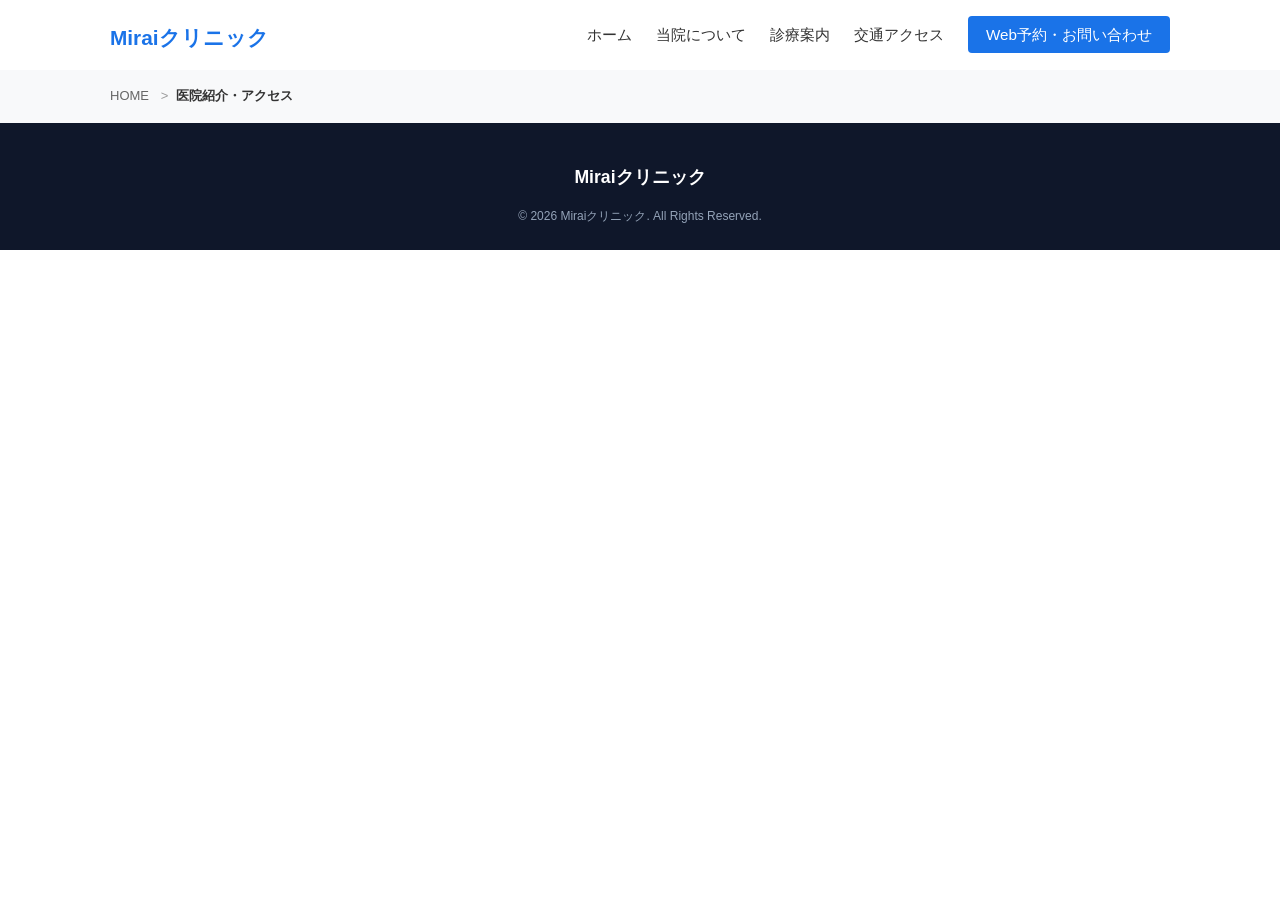
==== access.html @ d85e67ff "23th : ヘッダー・フッター・パンくずリスト複製 | 医院紹介・アクセスページ" ====
<!DOCTYPE html>
<html lang="ja">
<head>
    <meta charset="UTF-8">
    <meta name="viewport" content="width=device-width, initial-scale=1.0">
    <title>医院紹介・アクセス | Mirai Clinic</title>
    <link rel="stylesheet" href="css/style.css">
</head>
<body>
    
    <!-- =========================================
        ヘッダー
    ========================================== -->
    <header class="header">
        <div class="header__inner">
            <!-- ロゴ　-->
            <h1 class="header__logo">
                <a href="index.html">
                    Miraiクリニック
                </a>
            </h1>

            <!-- デスクトップ用ナビゲーション / スマホ用メニュー -->
            <nav class="header__nav js-nav">
                <ul class="header__list">
                    <li class="header__item">
                        <a href="index.html">
                            ホーム
                        </a>
                    </li>
                    <li class="header__item">
                        <a href="concept.html">
                            当院について
                        </a>
                    </li>
                    <li class="header__item">
                        <a href="service.html">
                            診療案内
                        </a>
                    </li>
                    <li class="header__item">
                        <a href="access.html">
                            交通アクセス
                        </a>
                    </li>
                    <li class="header__item header__item_cta">
                        <a href="contact.html">
                            Web予約・お問い合わせ
                        </a>
                    </li>
                </ul>
            </nav>

            <!-- スマホ用ハンバーガーボタン -->
            <button type="button" class="header__hamburger js-hamburger" aria-label="メニューを開く">
                <span></span>
                <span></span>
                <span></span>
            </button>
        </div>
    </header>

    <main>

        <!-- =========================================
            パンくずリスト
        ========================================== -->
        <nav class="page-breadcrumb" aria-label="パンくずリスト">
            <div class="inner">
                <ol class="page-breadcrumb__list">
                    <li class="page-breadcrumb__item">
                        <a href="index.html">
                            HOME
                        </a>
                    </li>
                    <li class="page-breadcrumb__item" aria-current="page">
                        医院紹介・アクセス
                    </li>
                </ol>
            </div>
        </nav>

    </main>

    <!-- =========================================
        フッター
    ========================================== -->
    <footer class="footer">
        <div class="footer__inner inner">
            <p class="footer__logo">
                Miraiクリニック
            </p>
            <p class="footer__copyright">
                &copy; 2026 Miraiクリニック. All Rights Reserved.
            </p>
        </div>
    </footer>

    <script src="js/main.js"></script>

</body>
</html>
---- css/style.css ----
*{
    margin : 0;
    padding : 0;
    box-sizing : border-box;
}

body{
    font-family : "Helvetica Neue", Arial, "Hiragino Kaku Gothic ProN", "Hiragino Sans", sans-serif;
    color : #333;
    line-height : 1.6;
}

a{
    color : inherit;
    text-decoration : none;
}

ul{
    list-style : none;
}

/* ==========================================
    共通パーツ
========================================== */
/* --- ヘッダー (header) --- */
.header{
    position : sticky;
    top : 0;
    left : 0;
    width : 100%;
    background-color : #fff;
    box-shadow : 0 2 px 8px rbga(0,0,0,0.08);
    z-index : 100;
}

.header__inner{
    max-width : 1100px;
    margin : 0 auto;
    padding : 0 20px;
    height : 70px;
    display : flex;
    justify-content : space-between;
    align-items : center;
}

.header__logo a{
    font-size : 1.3rem;
    font-weight : bold;
    color : #1a73e8;
}

.header__list{
    display : flex;
    align-items : center;
    gap : 24px;
}

.header__item a{
    font-size : 0.95rem;
    font-weight : 500;
    transition : color 0.3s;
}

.header__item a:hover{
    color : #1a73e8;
}

.header__item_cta a{
    background-color : #1a73e8;
    color : #fff;
    padding : 10px 18px;
    border-radius : 4px;
    transition : background-color 0.3s;
}

.header__item_cta a:hover{
    background-color : #1557b0;
}

/* ハンバーガーボタン(デフォルトは非表示) */
.header__hamburger{
    display : none;
}

@media(max-width : 768px){
    .header__hamburger{
        display : flex;
        flex-direction : column;
        justify-content : space-between;
        width : 30px;
        height : 22px;
        background : transparent;
        border : none;
        cursor : pointer;
        z-index : 101;
        padding : 0;
    }

    .header__hamburger span{
        width : 100%;
        height : 2px;
        background-color : #333;
        border-radius : 2px;
        transition : all 0.3s ease;
    }

    .header__nav{
        position : fixed;
        top : 0;
        right : -100%;
        width : 100%;
        height : 100vh;
        background-color : #fff;
        padding : 100px 20px 40px;
        transition : right 0.3s ease;
        z-index : 99;
    }

    .header__list{
        flex-direction : column;
        gap : 20px;
        align-items : center;
    }

    .header__item{
        width : 100%;
        text-align : center;
    }

    .header__item a{
        display : block;
        padding : 12px 0;
        font-size : 1.1rem;
    }

    .header__nav.is-open{
        right : 0;
    }

    .header__hamburger.is-open span:nth-child(1){
        transform : translateY(10px) rotate(45deg);
    }

    .header__hamburger.is-open span:nth-child(2){
        opacity : 0;
    }
    .header__hamburger.is-open span:nth-child(3){
        transform : translateY(-10px) rotate(-45deg);
    }
}

/* --- 各セクション --- */
/* 外箱 */
.section {
    padding: 60px 0;                  /* 上下の共通余白 */
}

/* 内箱 */
.inner {
    max-width: 1100px;               /* サイト全体の共通幅 */
    margin: 0 auto;                  /* 左右中央寄せ */
    padding: 0 20px;                 /* スマホ時の見切れ防止余白 */
}

/* タイトル */
.title {
    text-align: center;              /* タイトルを中央寄せ */
    margin-bottom: 40px;
}

.title__main {
    font-size: 2rem;
    font-weight: bold;
    color: #0284c7;                  /* クリニックらしい爽やかな青 */
    letter-spacing: 0.1em;
}

.title__sub {
    font-size: 0.875rem;
    color: #666666;
    margin-top: 4px;
}

/* --- ボタン (btn) --- */
/* ボタンを中央寄せるための枠組み */
.btn__wrapper {
    text-align: center;
    margin-top: 30px; /* 上のコンテンツとの余白 */
}

/* ボタン本体 */
.btn {
    display: inline-block;
    min-width: 200px;
    padding: 14px 30px;
    background-color: #333333; /* クリニックのメインカラーに合わせて調整OK */
    color: #ffffff;
    font-size: 14px;
    font-weight: bold;
    text-decoration: none;
    text-align: center;
    border-radius: 50px;       /* 角を丸くして優しさを出す */
    transition: all 0.3s ease;  /* ホバー時の動きを滑らかに */
    box-shadow: 0 4px 10px rgba(0, 0, 0, 0.1);
}

/* マウスを載せた時（ホバー時）の演出 */
.btn:hover {
    background-color: #555555;
    transform: translateY(-2px); /* 少し上に浮き上がる */
    box-shadow: 0 6px 15px rgba(0, 0, 0, 0.15);
}

/* --- お問い合わせ (cta) --- */
.cta {

    /* 明るい水色背景で目立たせる */
    background-color: #f0f9ff;
    text-align: center;
}

.cta__title {
    font-size: 1.5rem;
    font-weight: bold;
    color: #0284c7;
    margin-bottom: 12px;
}

.cta__text {
    font-size: 0.95rem;
    color: #333333;
    margin-bottom: 32px;
    line-height: 1.6;
}

.cta__buttons {
    display: flex;
    flex-direction: column;             /* スマホでは縦並び */
    gap: 16px;
    max-width: 600px;
    margin: 0 auto;
}

.cta__btn {
    display: flex;
    flex-direction: column;
    justify-content: center;
    align-items: center;
    padding: 16px 24px;

    /* 丸みのあるボタン */
    border-radius: 50px;
    text-decoration: none;
    font-weight: bold;
    transition: opacity 0.3s, transform 0.2s;
}

.cta__btn:hover {
    opacity: 0.9;
    transform: translateY(-2px);         /* ホバー時に少し浮く演出 */
}

.cta__btn_tel {
    background-color: #ffffff;
    color: #0284c7;
    border: 2px solid #0284c7;
}

.cta__btn_label {
    font-size: 0.8rem;
}

.cta__btn_num {
    font-size: 1.3rem;
    font-family: Arial, sans-serif;
}

.cta__btn_web {
    background-color: #0284c7;
    color: #ffffff;
    font-size: 1.03rem;
    flex-direction: row;
}

/* PC向けスタイル（768px以上） */
@media (min-width: 768px) {
    .cta__title {
        font-size: 1.8rem;
    }

    .cta__buttons {
        /* PCではボタンを横並びに */
        flex-direction: row;
    }

    .cta__btn {
        width: 50%;
    }
}

/* --- フッター (footer) --- */
.footer {
    color: #ffffff;                /* 濃い色で全体を引き締める */
    background-color: #0f172a;
    padding: 40px 0 24px;
    text-align: center;
}

.footer__logo {
    font-size: 1.1rem;
    font-weight: bold;
    margin-bottom: 16px;
}

.footer__copyright {
    font-size: 0.75rem;
    color: #94a3b8;
}

/* ==========================================
    下層ページ共通パーツ (page)
========================================== */
/* --- メインビジュアル (page-mv) ---*/
.page-mv {
    padding: 80px 0;                    /* 上下の余白（写真を魅せるため広め） */
    text-align: center;
    background-size: cover;             /* 画像をエリア全体に広げる */
    background-position: center;        /* 画像の中央を表示 */
    background-repeat: no-repeat;
    position: relative;
    z-index: 1;                         /* フィルターの上に文字を載せるため */
}

/* タイトルのスタイル（黒背景に映える白系） */
.page-mv__title {
    display: flex;
    flex-direction: column;    /* 英語と日本語を縦並びにする */
    align-items: center;
    gap: 8px;                  /* 英和の間の余白 */
}

.page-mv__title .en {
    font-size: 14px;
    font-weight: bold;
    color: #a8e6cf;            /* ★ここをお好みのメインカラーに変更してください（例：青緑、明るいグレーなど） */
    letter-spacing: 0.15em;    /* 文字の間隔を広げてオシャレに */
}

.page-mv__title .ja {
    font-size: 26px;
    font-weight: bold;
    color: #ffffff;            /* 白文字で見やすく */
}

/* --- パンくずリスト（page-breadcrumb） --- */
.page-breadcrumb {
    padding: 16px 0;
    background-color: #f8f9fa; /* 薄いグレーで本文と優しく分離 */
    font-size: 13px;
}

.page-breadcrumb__list {
    display: flex;
    align-items: center;
    gap: 8px;
    list-style : none;
}

.page-breadcrumb__item a {
    color: #666666;
    text-decoration: none;
}

.page-breadcrumb__item a:hover {
    text-decoration: underline;
}

/* 区切り文字（ > ）を自動挿入 */
.page-breadcrumb__item:not(:last-child)::after {
    content: ">";
    margin-left: 8px;
    color: #999999;
}

.page-breadcrumb__item[aria-current="page"] {
    color: #333333;
    font-weight: bold;
}

/* --- 下層ページ各セクションタイトル（page-head / page-title） --- */
.page-head{
    margin-bottom : 48px;
}

.page-title {
    display: flex;
    flex-direction: column;
    align-items: center;
    gap: 6px;
    text-align: center;
}

/* 英語（上の青い大文字） */
.page-title__en {
    font-size: 28px;
    font-weight: bold;
    color: #008080;
    letter-spacing: 0.12em;
}

/* 日本語（下のサブタイトル） */
.page-title__ja {
    font-size: 15px;
    font-weight: bold;
    color: #555555;
    letter-spacing: 0.05em;
}

/* ==========================================
    <TOP>メインビジュアル (mv)
========================================== */
.top-mv {
    /* 背景画像の設定 */
    background-image: url('../img/mv-bg.jpg'); /* ※使用する画像のパスを指定 */
    background-size: cover;          /* 縦横比を保ったまま、エリア全体を覆う */
    background-position: center;     /* 画像の中心を基準にして配置 */
    background-repeat: no-repeat;    /* 画像の繰り返しを防止 */

    /* 高さの確保と文字色の設定 */
    min-height: 80vh;                /* 画面高さの80%分の高さを確保 */
    display: flex;
    align-items: center;             /* 上下中央にコンテンツを配置 */
    color: #ffffff;                  /* 背景が写真なので文字色は白 */
}

.top-mv__inner {
    width: 100%;
    max-width: 1100px;               /* コンテンツの最大幅 */
    margin: 0 auto;                  /* 左右中央寄せ */
    padding: 0 20px;                 /* スマホ表示時の左右余白 */
}

.top-mv__title {
    font-size: 2rem;                 /* スマホ用のフォントサイズ */
    font-weight: bold;
    line-height: 1.4;                /* 行間を整えて読みやすくする */
    margin-bottom: 20px;             /* 下の文章との余白 */
}

.top-mv__text {
    font-size: 1rem;
    line-height: 1.8;
}

/* PC向けのスタイル（768px以上） */
@media (min-width: 768px) {
    .top-mv {
        min-height: 90vh;              /* PCでは少し高さを大きくする */
    }

    .top-mv__title {
        font-size: 3.2rem;             /* PC用の大きなフォントサイズ */
    }

    .top-mv__text {
        font-size: 1.125rem;
    }
}

/* ==========================================
    <TOP>コンセプト (concept)
========================================== */
.top-concept__content {
    display: flex;
    flex-direction: column;          /* スマホでは縦並び */
    gap: 30px;                       /* 画像とテキストの間の隙間 */
}

.top-concept__img img {
    width: 100%;
    height: auto;
    border-radius: 8px;              /* 角を少し丸めて柔らかい印象に */
}

.top-concept__catch {
    font-size: 1.25rem;
    font-weight: bold;
    line-height: 1.6;
    margin-bottom: 16px;
    color: #333333;
}

.top-concept__text {
    font-size: 0.95rem;
    line-height: 1.8;
    color: #555555;
}

/* PC向けスタイル（768px以上） */
@media (min-width: 768px) {
    .top-content {
        padding: 100px 0;              /* PCでは上下余白を広げる */
    }

    .top-concept__content {
        flex-direction: row;           /* 横並び（2列）に切り替え */
        align-items: center;           /* 左右の要素を上下中央で揃える */
    }

    .top-concept__img,
    .top-concept__textbox {
        width: 50%;                    /* 左右で50%ずつ分け合う */
    }
}

/* ==========================================
    <TOP>診療案内 (service)
========================================== */
.top-service {
    background-color: #f8fafc;        /* カードが引き立つよう、薄いグレー背景に */
}

.top-service__list {
    display: flex;
    flex-direction: column;           /* スマホでは縦並び */
    gap: 30px;                        /* カード同士の隙間 */
}

.top-service__item {
    background-color: #ffffff;        /* カードの背景は白 */
    border-radius: 12px;              /* 角を丸くして優しさを演出 */
    padding: 24px;                    /* カード内の余白 */
    box-shadow: 0 4px 12px rgba(0, 0, 0, 0.05); /* うっすら影をつけてカード感を出す */
}

.top-service__img img {
    width: 100%;
    height: 200px;
    object-fit: cover;               /* 写真の縦横比を崩さずに枠いっぱいに収める */
    border-radius: 8px;
    margin-bottom: 16px;
}

.top-service__title {
    font-size: 1.2rem;
    font-weight: bold;
    color: #0284c7;
    margin-bottom: 12px;
    text-align: center;
}

.top-service__text {
    font-size: 0.9rem;
    line-height: 1.7;
    color: #555555;
}

/* PC向けスタイル（768px以上） */
@media (min-width: 768px) {
    .top-service__list {
        flex-direction: row;            /* 横並び（3列）に切り替え */
    }

    .top-service__item {
        width: calc((100% - 60px) / 3); /* 隙間(gap:30px × 2箇所 = 60px)を引いて3等分 */
    }
}

/* ==========================================
    <TOP>お知らせ (news)
========================================== */
.top-news__list {
    max-width: 800px;                 /* ニュースリストは見やすいように少し幅を絞る */
    margin: 0 auto;
    border-top: 1px solid #e2e8f0;    /* リストの一番上の線 */
}

.top-news__item {
    border-bottom: 1px solid #e2e8f0; /* 各お知らせの下線 */
}

.top-news__link {
    display: flex;
    flex-direction: column;           /* スマホでは縦並び（日付・カテゴリ / タイトル） */
    gap: 8px;
    padding: 20px 12px;
    text-decoration: none;
    color: #333333;
    transition: background-color 0.3s;
}

/* ホバー時にうっすら背景色を変える */
.top-news__link:hover {
    background-color: #f8fafc;
}

.top-news__meta {
    display: flex;
    align-items: center;
    gap: 16px;
    flex-shrink: 0;                   /* PC表示で日付・カテゴリが縮まないように固定 */
}

.top-news__date {
    font-size: 0.9rem;
    color: #64748b;
    font-family: Arial, sans-serif;
}

.top-news__category {
    font-size: 0.75rem;
    font-weight: bold;
    padding: 4px 12px;
    background-color: #e2e8f0;
    color: #475569;
    border-radius: 4px;
}

/* アクセント（特定カテゴリの強調表示） */
.top-news__category_accent {
    background-color: #e0f2fe;
    color: #0284c7;
}

.top-news__title {
    font-size: 0.95rem;
    line-height: 1.6;
}

/* PC向けスタイル（768px以上） */
@media (min-width: 768px) {
    .top-news__link {
        flex-direction: row;            /* PCでは横1行に並べる */
        align-items: center;
        gap: 24px;
    }

    .top-news__title {
        font-size: 1rem;
    }
}

/* ==========================================
    <TOP>アクセス・診療時間 (access)
========================================== */
.top-access__content {
    display: flex;
    flex-direction: column;           /* スマホは縦並び */
    gap: 40px;
}

.top-access__name {
    font-size: 1.2rem;
    font-weight: bold;
    color: #0284c7;
    margin-bottom: 8px;
}

.top-access__address,
.top-access__tel {
    font-size: 0.95rem;
    line-height: 1.7;
    color: #333333;
    margin-bottom: 8px;
}

/* 診療時間表 */
.top-access__table {
    width: 100%;
    border-collapse: collapse;        /* 枠線の重なりを解消 */
    margin-top: 20px;
    margin-bottom: 12px;
    font-size: 0.85rem;
    text-align: center;
}

.top-access__table th,
.top-access__table td {
    border: 1px solid #cbd5e1;
    padding: 8px 4px;
}

.top-access__table thead th {
    background-color: #f1f5f9;
    color: #334155;
    font-weight: bold;
}

.top-access__table tbody th {
    background-color: #f8fafc;
    color: #475569;
    font-weight: normal;
}

.top-access__note {
    font-size: 0.8rem;
    color: #64748b;
    line-height: 1.6;
}

/* Google Maps */
.top-access__map iframe {
    width: 100%;                      /* 親要素の幅に合わせて伸縮 */
    height: 300px;
    border-radius: 8px;
}

/* PC向けスタイル（768px以上） */
@media (min-width: 768px) {
    .top-access__content {
        flex-direction: row;            /* 左右2列並び */
        align-items: flex-start;
        gap: 40px;
    }

    .top-access__info {
        width: 50%;
    }

    .top-access__map {
        width: 50%;
    }

    .top-access__map iframe {
        height: 100%;
        min-height: 360px;              /* 左側の表の高さに合わせてしっかり表示 */
    }
}

/* ==========================================
    <CONCEPT>メインビジュアル (mv)
========================================== */
.concept-mv {
    /* 黒の半透明（50%）フィルターと画像の指定 */
    background-image: 
        linear-gradient(rgba(0, 0, 0, 0.5), rgba(0, 0, 0, 0.5)),
        url("../img/concept-header.jpg"); /* 使用する画像のパス */
}

/* ==========================================
    <CONCEPT>メッセージ (message)
========================================== */
.concept-message {
    padding: 80px 0;
    background-color: #ffffff;
}

/* 強調キャッチコピー */
.concept-message__catch {
    font-size: 20px;
    font-weight: bold;
    color: #008080;
    text-align: center;
    line-height: 1.6;
    margin-bottom: 40px;
}

/* 本文エリア（横幅を絞って読みやすくする） */
.concept-message__body {
    max-width: 680px;            /* 文章が横に広がりすぎないサイズ */
    margin: 0 auto;              /* 中央寄せ */
}

.concept-message__text {
    font-size: 16px;
    line-height: 1.8;            /* 行間を広めにして読みやすく */
    color: #555555;
    margin-bottom: 24px;
}

.concept-message__text:last-child {
    margin-bottom: 0;           /* 最後の段落の余白を消す */
}

/* --- レスポンシブ（スマホ対応） --- */
@media (max-width: 768px) {
    .concept-message {
        padding: 60px 0;
    }

    .concept-message__title {
        font-size: 22px;
    }

    .concept-message__catch {
        font-size: 17px;
        margin-bottom: 32px;
    }
}

/* ==========================================
    <CONCEPT>挨拶 (greeting)
========================================== */
/* --- 院長あいさつ（concept-greeting） --- */
.concept-greeting {
    padding: 80px 0;
    background-color: #ffffff;
}

/* 横並びレイアウト（PC） */
.concept-greeting__wrapper {
    display: flex;
    align-items: center;        /* 垂直中央揃え */
    gap: 40px;                  /* 写真と文章の間の余白 */
}

/* 写真エリア */
.concept-greeting__imgbox {
    flex: 0 0 32%;            /* 写真の幅を固定 */
    max-width : 360px;
}

.concept-greeting__img {
    width: 100%;
    height: auto;
    border-radius: 8px;         /* 角を少し丸くして柔らかい印象に */
    object-fit: cover;
}

/* メッセージエリア */
.concept-greeting__content {
    flex: 1;                    /* 残りの幅をいっぱいに使う */
}

.concept-greeting__catch {
    font-size: 18px;
    font-weight: bold;
    color: #008080;
    line-height: 1.6;
    margin-bottom: 20px;
}

.concept-greeting__text {
    font-size: 15px;
    line-height: 1.8;
    color: #555555;
    margin-bottom: 16px;
}

/* 署名 */
.concept-greeting__name {
    font-size: 15px;
    font-weight: bold;
    color: #333333;
    text-align: right;          /* 右寄せ */
    margin-top: 24px;
}

.concept-greeting__name span {
    font-size: 18px;
    margin-left: 8px;
}

/* --- レスポンシブ（スマホ対応） --- */
@media (max-width: 768px) {
    .concept-greeting {
        padding: 60px 0;
    }

    .concept-greeting__wrapper {
        flex-direction: column;   /* スマホでは縦並びにする */
        gap: 24px;
    }

    .concept-greeting__imgbox {
        flex: none;
        width: 100%;
        max-width: 320px;         /* スマホで大きくなりすぎないよう制限 */
        margin: 0 auto;           /* 中央寄せ */
    }

    .concept-greeting__title {
        font-size: 22px;
    }

    .concept-greeting__catch {
        font-size: 16px;
    }
}

/* ==========================================
   <CONCEPT>特徴 (features)
========================================== */
.concept-features {
    padding: 80px 0;
    background-color: #f9f9f9;  /* 背景をうっすらグレーにして区切りを意識 */
}

.concept-features__head {
    margin-bottom: 48px;
}

/* 3列並べ（Flexbox） */
.concept-features__list {
    display: flex;
    gap: 30px;
}

.concept-features__item {
    flex: 1;
    background-color: #ffffff;
    border-radius: 8px;
    padding: 24px;
    box-shadow: 0 4px 12px rgba(0, 0, 0, 0.05);
}

/* 画像とナンバー */
.concept-features__img_wrapper {
    position: relative;
    margin-bottom: 20px;
    border-radius: 6px;
    overflow: hidden;
}

.concept-features__number {
    position: absolute;
    top: 10px;
    left: 10px;
    background-color: #008080;  /* テーマカラー */
    color: #ffffff;
    font-size: 14px;
    font-weight: bold;
    padding: 4px 10px;
    border-radius: 4px;
}

.concept-features__img {
    width: 100%;
    height: 200px;
    object-fit: cover;         /* 画像の比率を保ったままトリミング */
}

.concept-features__item_title {
    font-size: 18px;
    font-weight: bold;
    color: #333333;
    margin-bottom: 12px;
    line-height: 1.4;
}

.concept-features__text {
    font-size: 14px;
    line-height: 1.7;
    color: #666666;
}

/* レスポンシブ（スマホでは1列にする） */
@media (max-width: 768px) {
    .concept-features__list {
        flex-direction: column;
        gap: 24px;
    }
}

/* ==========================================
    <CONCEPT>クリニック概要・沿革 (about)
========================================== */
.concept-about {
    padding: 80px 0;
    background-color: #ffffff; /* 白背景で清潔感を出す */
}

.concept-about__head {
    margin-bottom: 48px;
}

/* 概要と沿革を左右2コラム（Flexbox）に並べる */
.concept-about__content {
    display: flex;
    gap: 40px;
}

.concept-about__block {
    flex: 1; /* 左右のブロックを半々の幅で広げる */
}

.concept-about__sub_title {
    font-size: 18px;
    font-weight: bold;
    color: #008080;
    margin-bottom: 20px;
    padding-bottom: 8px;
    border-bottom: 2px solid #008080;
}

/* 表組み風のレイアウト（DLタグ） */
.concept-about__item {
    display: flex;
    padding: 12px 0;
    border-bottom: 1px solid #eeeeee;
    font-size: 14px;
    line-height: 1.6;
}

.concept-about__item dt {
    width: 120px;
    font-weight: bold;
    color: #333333;
    flex-shrink: 0;
}

.concept-about__item dd {
    color: #666666;
}

/* スマホ対応（768px以下） */
@media (max-width: 768px) {
    .concept-about__content {
        flex-direction: column; /* 左右並びを上下並び（縦並び）に変更 */
        gap: 40px;
    }

    .concept-about__item {
        flex-direction: column; /* 項目名と内容も縦並びにして画面幅に収める */
        gap: 4px;
    }

    .concept-about__item dt {
        width: 100%;
    }
}

/* ==========================================
    <CONCEPT>スタッフ紹介 (staff)
========================================== */
.concept-staff {
    padding: 80px 0;
    background-color: #f9f9f9;
}

.concept-staff__head {
    margin-bottom: 48px;
}

/* 画像と文章を横並び（Flexbox） */
.concept-staff__box {
    display: flex;
    gap: 40px;
    align-items: flex-start;
    background-color: #ffffff;
    padding: 40px;
    border-radius: 8px;
}

/* 画像エリア */
.concept-staff__img_wrapper {
    width: 300px;
    flex-shrink: 0; /* 画像幅が潰れるのを防ぐ */
    border-radius: 8px;
    overflow: hidden;
}

.concept-staff__img {
    width: 100%;
    height: 360px;
    object-fit: cover;
}

/* 本文エリア */
.concept-staff__body {
    flex: 1;
}

.concept-staff__post {
    font-size: 14px;
    font-weight: bold;
    color: #008080;
    margin-bottom: 4px;
}

.concept-staff__name {
    font-size: 24px;
    font-weight: bold;
    color: #333333;
    margin-bottom: 16px;
    display: flex;
    align-items: baseline;
    gap: 12px;
}

.concept-staff__ruby {
    font-size: 13px;
    color: #888888;
    font-weight: normal;
}

.concept-staff__message {
    font-size: 15px;
    line-height: 1.8;
    color: #555555;
    margin-bottom: 24px;
}

/* 略歴エリア */
.concept-staff__history {
    border-top: 1px dashed #ccc;
    padding-top: 20px;
}

.concept-staff__history_title {
    font-size: 14px;
    font-weight: bold;
    color: #333333;
    margin-bottom: 12px;
}

.concept-staff__history_item {
    display: flex;
    gap: 16px;
    font-size: 14px;
    line-height: 1.6;
    color: #666666;
    margin-bottom: 6px;
}

.concept-staff__history_item dt {
    font-weight: bold;
    color: #333333;
}

/* レスポンシブ（スマホ対応） */
@media (max-width: 768px) {
    .concept-staff__box {
        flex-direction: column;
        padding: 24px;
    }

    .concept-staff__img_wrapper {
        width: 100%;
    }

    .concept-staff__img {
        height: auto;
        aspect-ratio : 4/3;
        object-fit : cover;
    }
}

/* ==========================================
    <SERVICE>メインビジュアル (mv)
========================================== */
.service-mv {
    background-image:
        /* 黒の半透明（50%）フィルターと画像の指定 */
        linear-gradient(rgba(0, 0, 0, 0.5), rgba(0, 0, 0, 0.5)),
        url('../img/service-header.jpg');
}

/* ==========================================
    <SERVICE>診療案内ナビ (nav)
========================================== */
.service-nav {
    padding: 60px 0;
    background-color: #ffffff;
}

.service-nav__title {
    text-align: center;
    font-size: 20px;
    font-weight: bold;
    color: #333333;
    margin-bottom: 32px;
}

.service-nav__list {
    display: flex;
    justify-content: center;
    gap: 20px;
    flex-wrap: wrap; /* スマホでボタンが折り返せるように */
    list-style: none;
    padding: 0;
    margin: 0;
}

.service-nav__link {
    display: flex;
    align-items: center;
    justify-content: center;
    width: 220px;
    height: 56px;
    background-color: #008080;
    color: #ffffff;
    font-weight: bold;
    border-radius: 8px;
    text-decoration: none;
    transition: opacity 0.3s ease;
}

.service-nav__link:hover {
    opacity: 0.8;
}

/* スマホ対応 */
@media (max-width: 768px) {
    .service-nav {
        padding: 40px 0;
    }

    .service-nav__list{
        flex-direction : column;
        gap : 12px;
    }

    .service-nav__link {
        width: 100%; /* スマホではボタンを横幅いっぱいに広げて押しやすく */
    }
}

/* ==========================================
    <SERVICE>診療詳細 (dentail)
========================================== */
.service-detail {
    padding: 80px 0;
    background-color: #ffffff;
}

/* 背景グレー用のマルチクラス */
.service-detail__gray {
    background-color: #f8f9fa;
}

/* カード部分 */
.service-detail__card {
    background-color: #ffffff;
    border-radius: 12px;
    padding: 40px;
    box-shadow: 0 4px 20px rgba(0, 0, 0, 0.05);
}

/* 背景が白のセクション内のカードには薄い枠線をつける */
.service-detail:not(.service-detail__gray) .service-detail__card {
    border: 1px solid #e0e0e0;
    box-shadow: none;
}

.service-detail__subtitle {
    font-size: 20px;
    font-weight: bold;
    color: #008080;
    margin-bottom: 16px;
    border-bottom: 2px solid #e6f2f2;
    padding-bottom: 12px;
}

.service-detail__text {
    font-size: 15px;
    line-height: 1.8;
    color: #555555;
    margin-bottom: 32px;
}

/* 対応症状リストボックス */
.service-detail__symptoms {
    background-color: #f4f9f9;
    border-radius: 8px;
    padding: 24px;
}

.service-detail__symptoms_title {
    font-size: 16px;
    font-weight: bold;
    color: #333333;
    margin-bottom: 16px;
    display: flex;
    align-items: center;
}

.service-detail__symptoms_title::before {
    content: "";
    display: inline-block;
    width: 8px;
    height: 8px;
    background-color: #008080;
    border-radius: 50%;
    margin-right: 10px;
}

.service-detail__symptoms_list {
    list-style: none;
    padding: 0;
    margin: 0;
    display: grid;
    grid-template-columns: repeat(2, 1fr); /* 2列並び */
    gap: 12px 24px;
}

.service-detail__symptoms_list li {
    font-size: 14px;
    color: #444444;
    position: relative;
    padding-left: 18px;
}

.service-detail__symptoms_list li::before {
    content: "・";
    position: absolute;
    left: 0;
    color: #008080;
    font-weight: bold;
}

/* --- スマホ対応 --- */
@media (max-width: 768px) {
    .service-detail {
        padding: 60px 0;
    }

    .service-detail__card {
        padding: 24px;
    }

    .service-detail__title {
        font-size: 24px;
    }

    .service-detail__subtitle {
        font-size: 18px;
    }

    .service-detail__symptoms_list {
        grid-template-columns: 1fr; /* スマホでは1列に */
    }
}
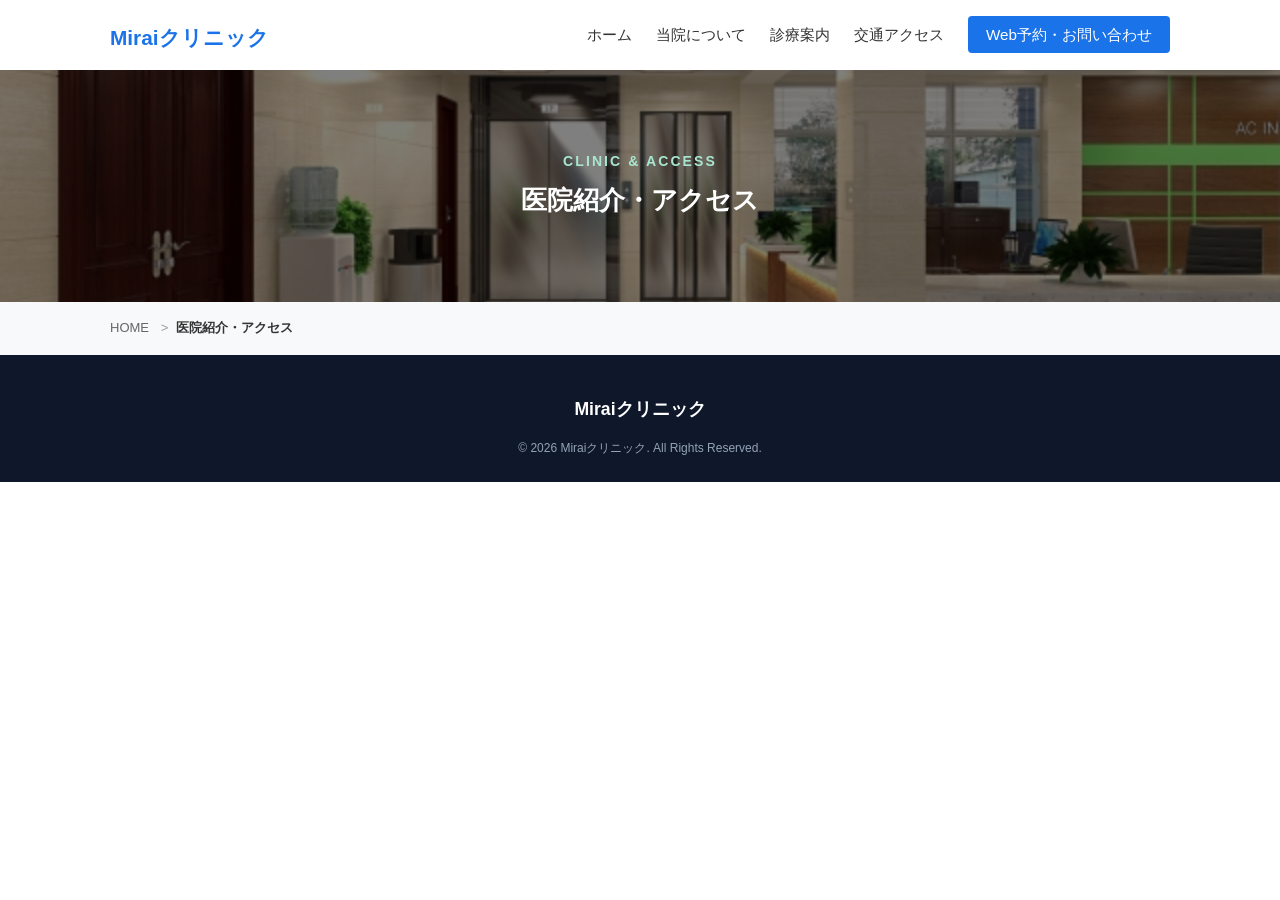
==== commit 46d90f16: "24th : メインビジュアル | 医院紹介・アクセスページ" ====
--- a/access.html
+++ b/access.html
@@ -63,6 +63,22 @@
     <main>
 
         <!-- =========================================
+            メインビジュアル
+        ========================================== -->
+        <section class="page-mv access-mv">
+            <div class="inner">
+                <h1 class="page-mv__title">
+                    <span class="en">
+                        CLINIC & ACCESS
+                    </span>
+                    <span class="ja">
+                        医院紹介・アクセス
+                    </span>
+                </h1>
+            </div>
+        </section>
+
+        <!-- =========================================
             パンくずリスト
         ========================================== -->
         <nav class="page-breadcrumb" aria-label="パンくずリスト">
--- a/css/style.css
+++ b/css/style.css
@@ -1320,4 +1320,14 @@
     .service-detail__symptoms_list {
         grid-template-columns: 1fr; /* スマホでは1列に */
     }
+}
+
+/* ==========================================
+    <ACCESS>メインビジュアル (mv)
+========================================== */
+.access-mv {
+    /* 黒の半透明（50%）フィルターと画像の指定 */
+    background-image: 
+        linear-gradient(rgba(0, 0, 0, 0.5), rgba(0, 0, 0, 0.5)),
+        url("../img/access-mv.jpg"); /* 使用する画像のパス */
 }
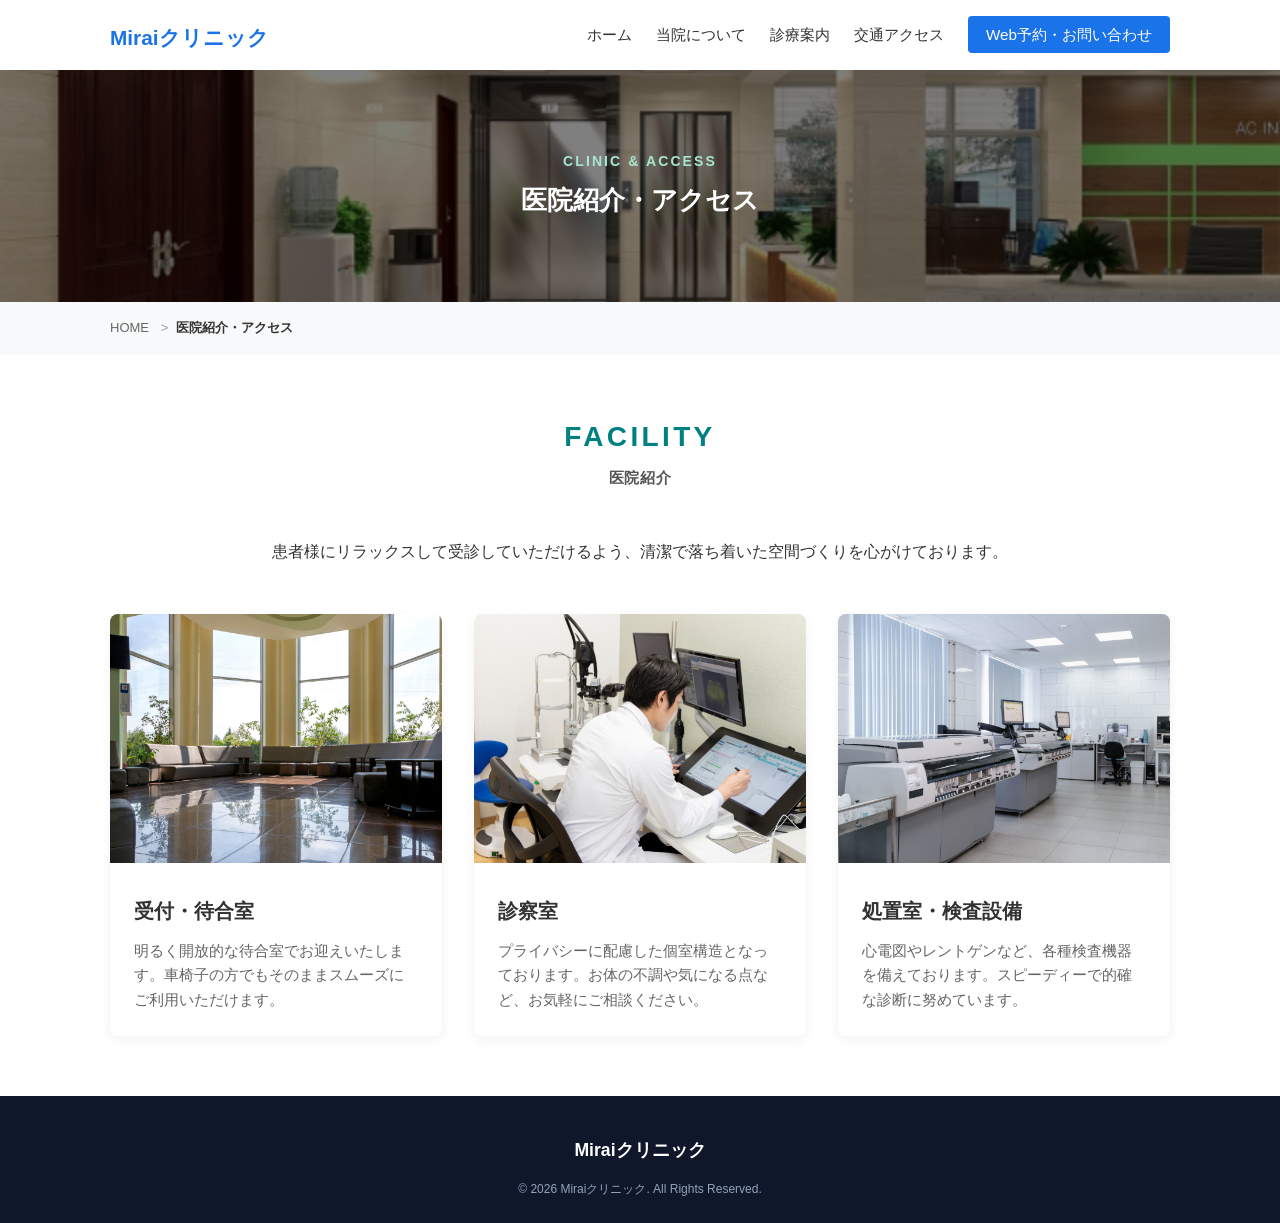
==== commit bb3d77af: "25th : 院内紹介 | 医院紹介・アクセスページ" ====
--- a/access.html
+++ b/access.html
@@ -96,6 +96,74 @@
             </div>
         </nav>
 
+        <!-- =========================================
+            院内紹介
+        ========================================== -->
+        <section class="access-facility section">
+            <div class="inner">
+                <div class="page-head">
+                    <h2 class="page-title">
+                        <span class="page-title__en">
+                            FACILITY
+                        </span>
+                        <span class="page-title__ja">
+                            医院紹介
+                        </span>
+                    </h2>
+                </div>
+                <p class="access-facility__text">
+                    患者様にリラックスして受診していただけるよう、清潔で落ち着いた空間づくりを心がけております。
+                </p>
+
+                <div class="access-facility__list">
+                    <!-- カード1：受付・待合室 -->
+                    <div class="access-facility__item">
+                        <div class="access-facility__img">
+                            <img src="img/facility-01.jpg" alt="受付・待合室">
+                        </div>
+                        <div class="access-facility__body">
+                            <h3 class="access-facility__title">
+                                受付・待合室
+                            </h3>
+                            <p class="access-facility__desc">
+                                明るく開放的な待合室でお迎えいたします。車椅子の方でもそのままスムーズにご利用いただけます。
+                            </p>
+                        </div>
+                    </div>
+
+                    <!-- カード2：診察室 -->
+                    <div class="access-facility__item">
+                        <div class="access-facility__img">
+                            <img src="img/facility-02.jpg" alt="診察室">
+                        </div>
+                        <div class="access-facility__body">
+                            <h3 class="access-facility__title">
+                                診察室
+                            </h3>
+                            <p class="access-facility__desc">
+                                プライバシーに配慮した個室構造となっております。お体の不調や気になる点など、お気軽にご相談ください。
+                            </p>
+                        </div>
+                    </div>
+
+                    <!-- カード3：処置室・検査設備 -->
+                    <div class="access-facility__item">
+                        <div class="access-facility__img">
+                            <img src="img/facility-03.jpg" alt="処置室・検査設備">
+                        </div>
+                        <div class="access-facility__body">
+                            <h3 class="access-facility__title">
+                                処置室・検査設備
+                            </h3>
+                            <p class="access-facility__desc">
+                                心電図やレントゲンなど、各種検査機器を備えております。スピーディーで的確な診断に努めています。
+                            </p>
+                        </div>
+                    </div>
+                </div>
+            </div>
+        </section>
+
     </main>
 
     <!-- =========================================
--- a/css/style.css
+++ b/css/style.css
@@ -1330,4 +1330,73 @@
     background-image: 
         linear-gradient(rgba(0, 0, 0, 0.5), rgba(0, 0, 0, 0.5)),
         url("../img/access-mv.jpg"); /* 使用する画像のパス */
+}
+
+/* ==================================================
+    <ACCESS>院内紹介 (facility)
+================================================== */
+/* --- セクションリード文 --- */
+.access-facility__text {
+    text-align: center;
+    margin-top: 24px;
+    line-height: 1.8;
+}
+
+/* --- カードリスト（PC：3列並び / スマホ：1列） --- */
+.access-facility__list {
+    display: grid;
+    grid-template-columns: repeat(3, 1fr);
+    gap: 32px;
+    margin-top: 48px;
+}
+
+/* --- カード単体 --- */
+.access-facility__item {
+    background-color: #fff;
+    border-radius: 8px;
+    overflow: hidden;
+    box-shadow: 0 4px 12px rgba(0, 0, 0, 0.05);
+}
+
+/* --- カード画像 --- */
+.access-facility__img {
+    width: 100%;
+    aspect-ratio: 4 / 3; /* 画像の縦横比を綺麗に揃える */
+}
+
+.access-facility__img img {
+    width: 100%;
+    height: 100%;
+    object-fit: cover;
+}
+
+/* --- カードテキストエリア --- */
+.access-facility__body {
+    padding: 24px;
+}
+
+.access-facility__title {
+    font-size: 1.25rem;
+    font-weight: bold;
+    color: #333;
+    margin-bottom: 12px;
+}
+
+.access-facility__desc {
+    font-size: 0.95rem;
+    line-height: 1.6;
+    color: #666;
+}
+
+/* --- レスポンシブ（スマホ対応） --- */
+@media screen and (max-width: 768px) {
+    .access-facility__list {
+        grid-template-columns: 1fr; /* スマホでは縦1列 */
+        gap: 24px;
+        margin-top: 32px;
+    }
+
+    .access-facility__body {
+        padding: 16px;
+    }
 }
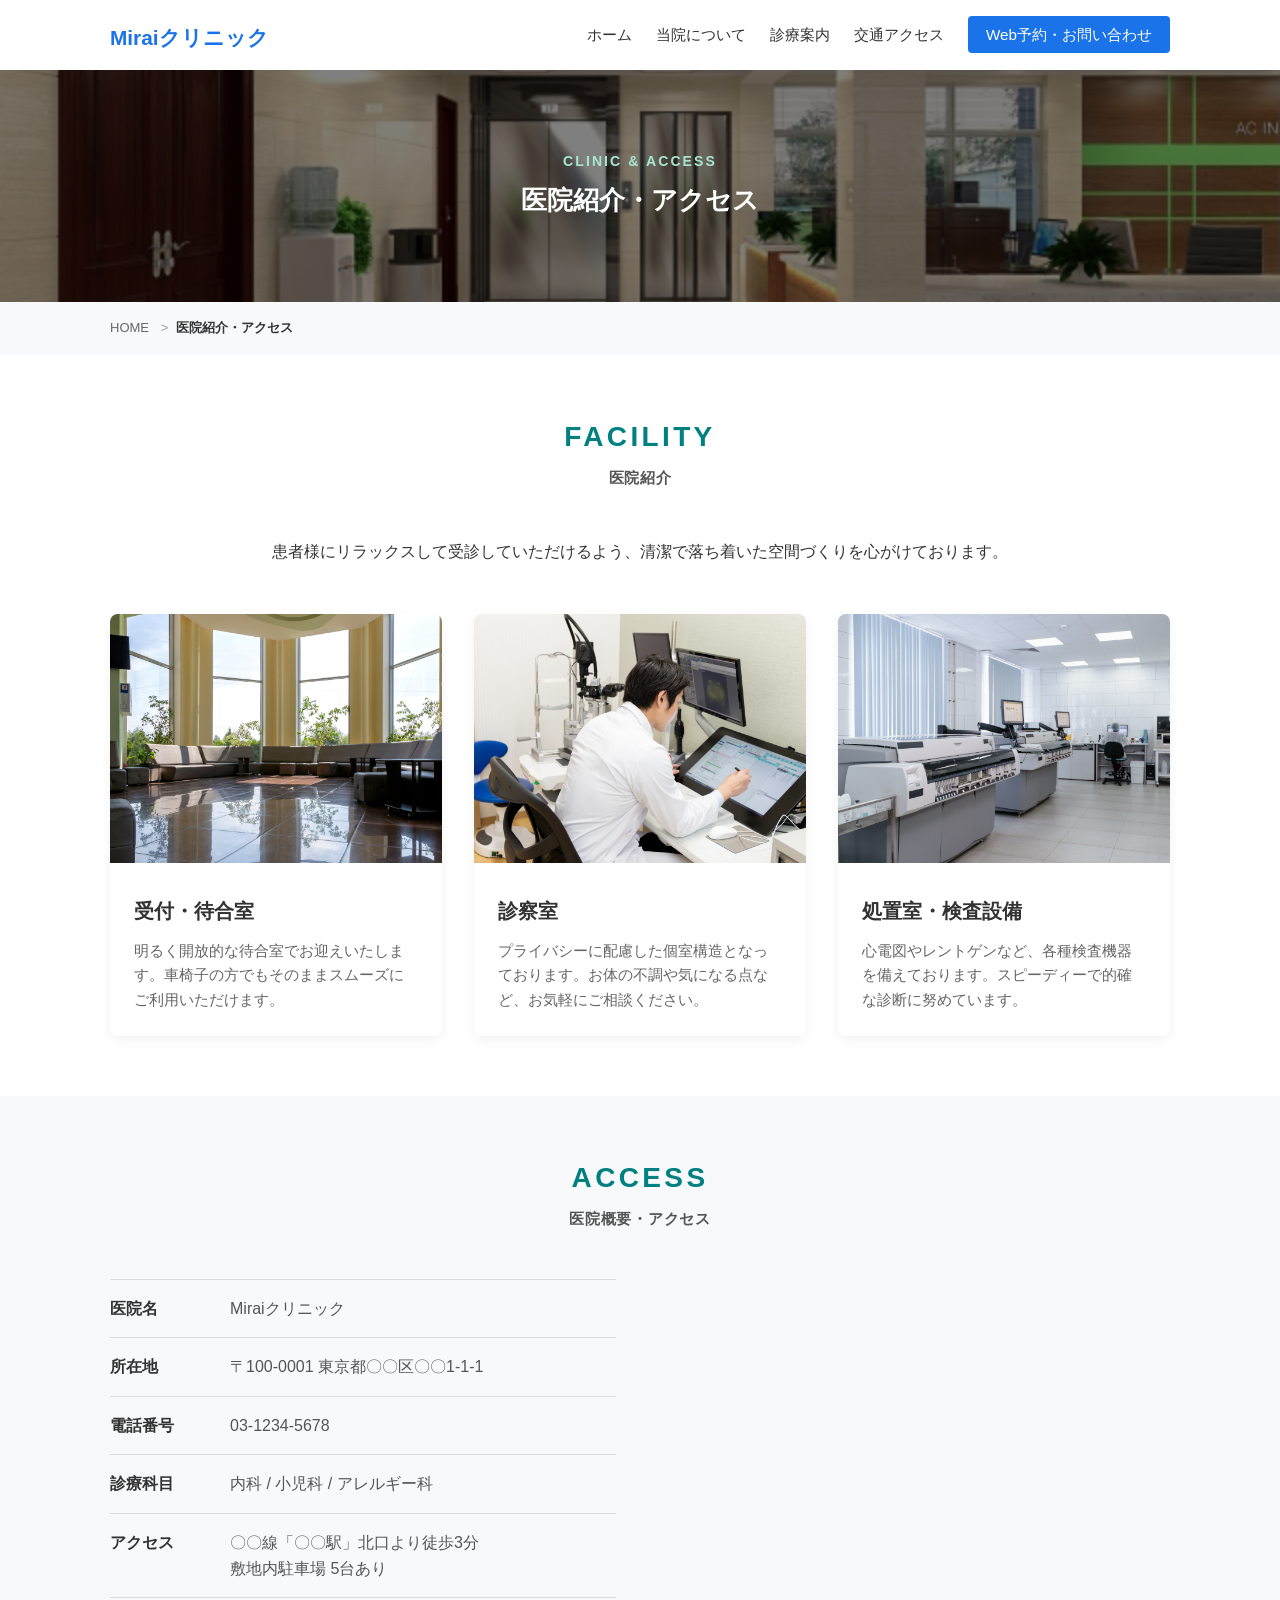
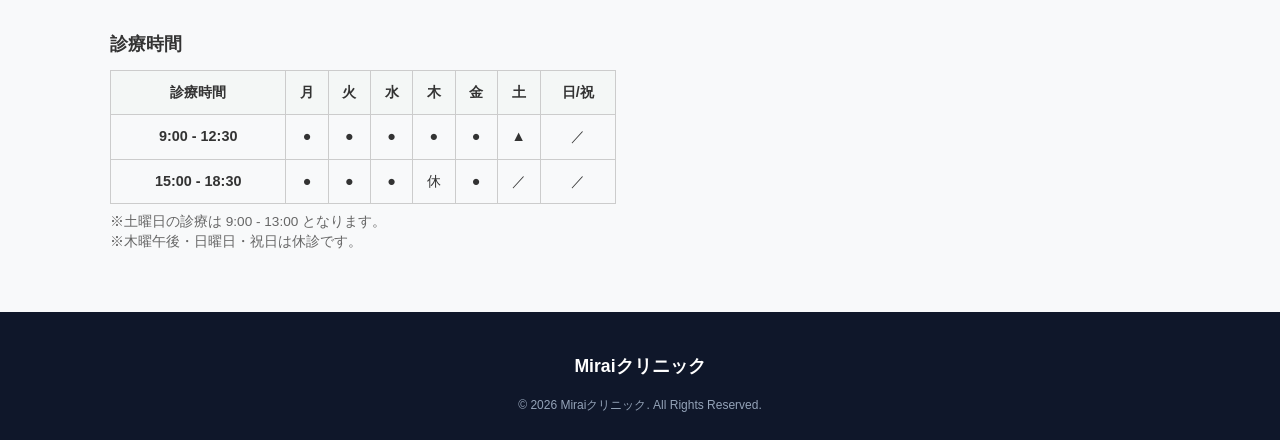
==== commit 82d3eb7a: "26th : 概要・アクセス | 医院紹介・アクセスページ" ====
--- a/access.html
+++ b/access.html
@@ -164,6 +164,133 @@
             </div>
         </section>
 
+
+        <!-- =========================================
+            医院概要・アクセスセクション
+        ========================================== -->
+        <section class="access-info section">
+            <div class="inner">
+                <div class="page-head">
+                    <h2 class="page-title">
+                        <span class="page-title__en">
+                            ACCESS
+                        </span>
+                        <span class="page-title__ja">
+                            医院概要・アクセス
+                        </span>
+                    </h2>
+                </div>
+
+                <div class="access-info__content">
+                    <!-- 概要情報（店舗情報・診療時間表） -->
+                    <div class="access-info__detail">
+                        <dl class="access-info__table">
+                            <div class="access-info__row">
+                                <dt>
+                                    医院名
+                                </dt>
+                                <dd>
+                                    Miraiクリニック
+                                </dd>
+                            </div>
+                            <div class="access-info__row">
+                                <dt>
+                                    所在地
+                                </dt>
+                                <dd>
+                                    〒100-0001 東京都〇〇区〇〇1-1-1
+                                </dd>
+                            </div>
+                            <div class="access-info__row">
+                                <dt>
+                                    電話番号
+                                </dt>
+                                <dd>
+                                    <a href="tel:0312345678">
+                                        03-1234-5678
+                                    </a>
+                                </dd>
+                            </div>
+                            <div class="access-info__row">
+                                <dt>
+                                    診療科目
+                                </dt>
+                                <dd>
+                                    内科 / 小児科 / アレルギー科
+                                </dd>
+                            </div>
+                            <div class="access-info__row">
+                                <dt>
+                                    アクセス
+                                </dt>
+                                <dd>
+                                    〇〇線「〇〇駅」北口より徒歩3分<br>敷地内駐車場 5台あり
+                                </dd>
+                            </div>
+                        </dl>
+
+                        <!-- 診療時間表 -->
+                        <div class="access-info__time">
+                            <h3 class="access-info__time_subtitle">
+                                診療時間
+                            </h3>
+                            <table class="access-info__time_table">
+                                <thead>
+                                    <tr>
+                                        <th>診療時間</th>
+                                        <th>月</th>
+                                        <th>火</th>
+                                        <th>水</th>
+                                        <th>木</th>
+                                        <th>金</th>
+                                        <th>土</th>
+                                        <th>日/祝</th>
+                                    </tr>
+                                </thead>
+                                <tbody>
+                                    <tr>
+                                        <th>9:00 - 12:30</th>
+                                        <td>●</td>
+                                        <td>●</td>
+                                        <td>●</td>
+                                        <td>●</td>
+                                        <td>●</td>
+                                        <td>▲</td>
+                                        <td>／</td>
+                                    </tr>
+                                    <tr>
+                                        <th>15:00 - 18:30</th>
+                                        <td>●</td>
+                                        <td>●</td>
+                                        <td>●</td>
+                                        <td>休</td>
+                                        <td>●</td>
+                                        <td>／</td>
+                                        <td>／</td>
+                                    </tr>
+                                </tbody>
+                            </table>
+                            <p class="access-info__note">
+                                ※土曜日の診療は 9:00 - 13:00 となります。<br>※木曜午後・日曜日・祝日は休診です。
+                            </p>
+                        </div>
+                    </div>
+
+                    <!-- Googleマップ埋め込みエリア -->
+                    <div class="access-info__map">
+                        <iframe
+                            src="https://www.google.com/maps/embed?pb=!1m18!1m12!1m3!1d3240.82801027151!2d139.7671248!3d35.6812362!2m3!1f0!2f0!3f0!3m2!1i1024!2i768!4f13.1!3m3!1m2!1s0x60188bfbd89f700b%3A0x277c49ba34ed38!2zVG9reW8gU3RhdGlvbg!5e0!3m2!1sen!2sjp!4v1620000000000!5m2!1sen!2sjp"
+                            width="600"
+                            height="450"
+                            style="border:0;"
+                            allowfullscreen=""
+                            loading="lazy">
+                        </iframe>
+                    </div>
+                </div>
+            </div>
+        </section>
+
     </main>
 
     <!-- =========================================
--- a/css/style.css
+++ b/css/style.css
@@ -1399,4 +1399,115 @@
     .access-facility__body {
         padding: 16px;
     }
+}
+
+/* ==================================================
+    <ACCESS>医院概要・アクセス (info)
+================================================== */
+.access-info {
+    background-color: #f8f9fa; /* 薄いグレーを敷いてメリハリをつける */
+}
+
+.access-info__content {
+    display: grid;
+    grid-template-columns: 1fr 1fr; /* PCでは概要と地図を左右半々に配置 */
+    gap: 48px;
+    margin-top: 48px;
+}
+
+/* 概要定義リスト (dl / dt / dd) */
+.access-info__table {
+    border-top: 1px solid #ddd;
+}
+
+.access-info__row {
+    display: flex;
+    padding: 16px 0;
+    border-bottom: 1px solid #ddd;
+}
+
+.access-info__row dt {
+    width: 120px;
+    font-weight: bold;
+    color: #333;
+    flex-shrink: 0;
+}
+
+.access-info__row dd {
+    flex-grow: 1;
+    color: #555;
+    line-height: 1.6;
+}
+
+/* 診療時間表 */
+.access-info__time {
+    margin-top: 32px;
+}
+
+.access-info__time_subtitle {
+    font-size: 1.1rem;
+    font-weight: bold;
+    margin-bottom: 12px;
+    color: #333;
+}
+
+.access-info__time_table {
+    width: 100%;
+    border-collapse: collapse;
+    text-align: center;
+    font-size: 0.9rem;
+}
+
+.access-info__time_table th,
+.access-info__time_table td {
+    border: 1px solid #ccc;
+    padding: 10px 4px;
+}
+
+.access-info__time_table thead th {
+    background-color: #f4f7f6;
+    color: #333;
+}
+
+.access-info__note {
+    font-size: 0.85rem;
+    color: #666;
+    margin-top: 8px;
+    line-height: 1.5;
+}
+
+/* Googleマップ（レスポンシブ対応） */
+.access-info__map {
+    width: 100%;
+    height: 100%;
+    min-height: 400px;
+    border-radius: 8px;
+    overflow: hidden;
+}
+
+.access-info__map iframe {
+    width: 100%;
+    height: 100%;
+}
+
+/* レスポンシブ（スマホ） */
+@media screen and (max-width: 768px) {
+    .access-info__content {
+        grid-template-columns: 1fr; /* スマホでは縦並び */
+        gap: 32px;
+    }
+
+    .access-info__row {
+        flex-direction: column;
+        gap: 4px;
+    }
+
+    .access-info__row dt {
+        width: 100%;
+    }
+
+    .access-info__map {
+        height: 300px;
+        min-height: auto;
+    }
 }
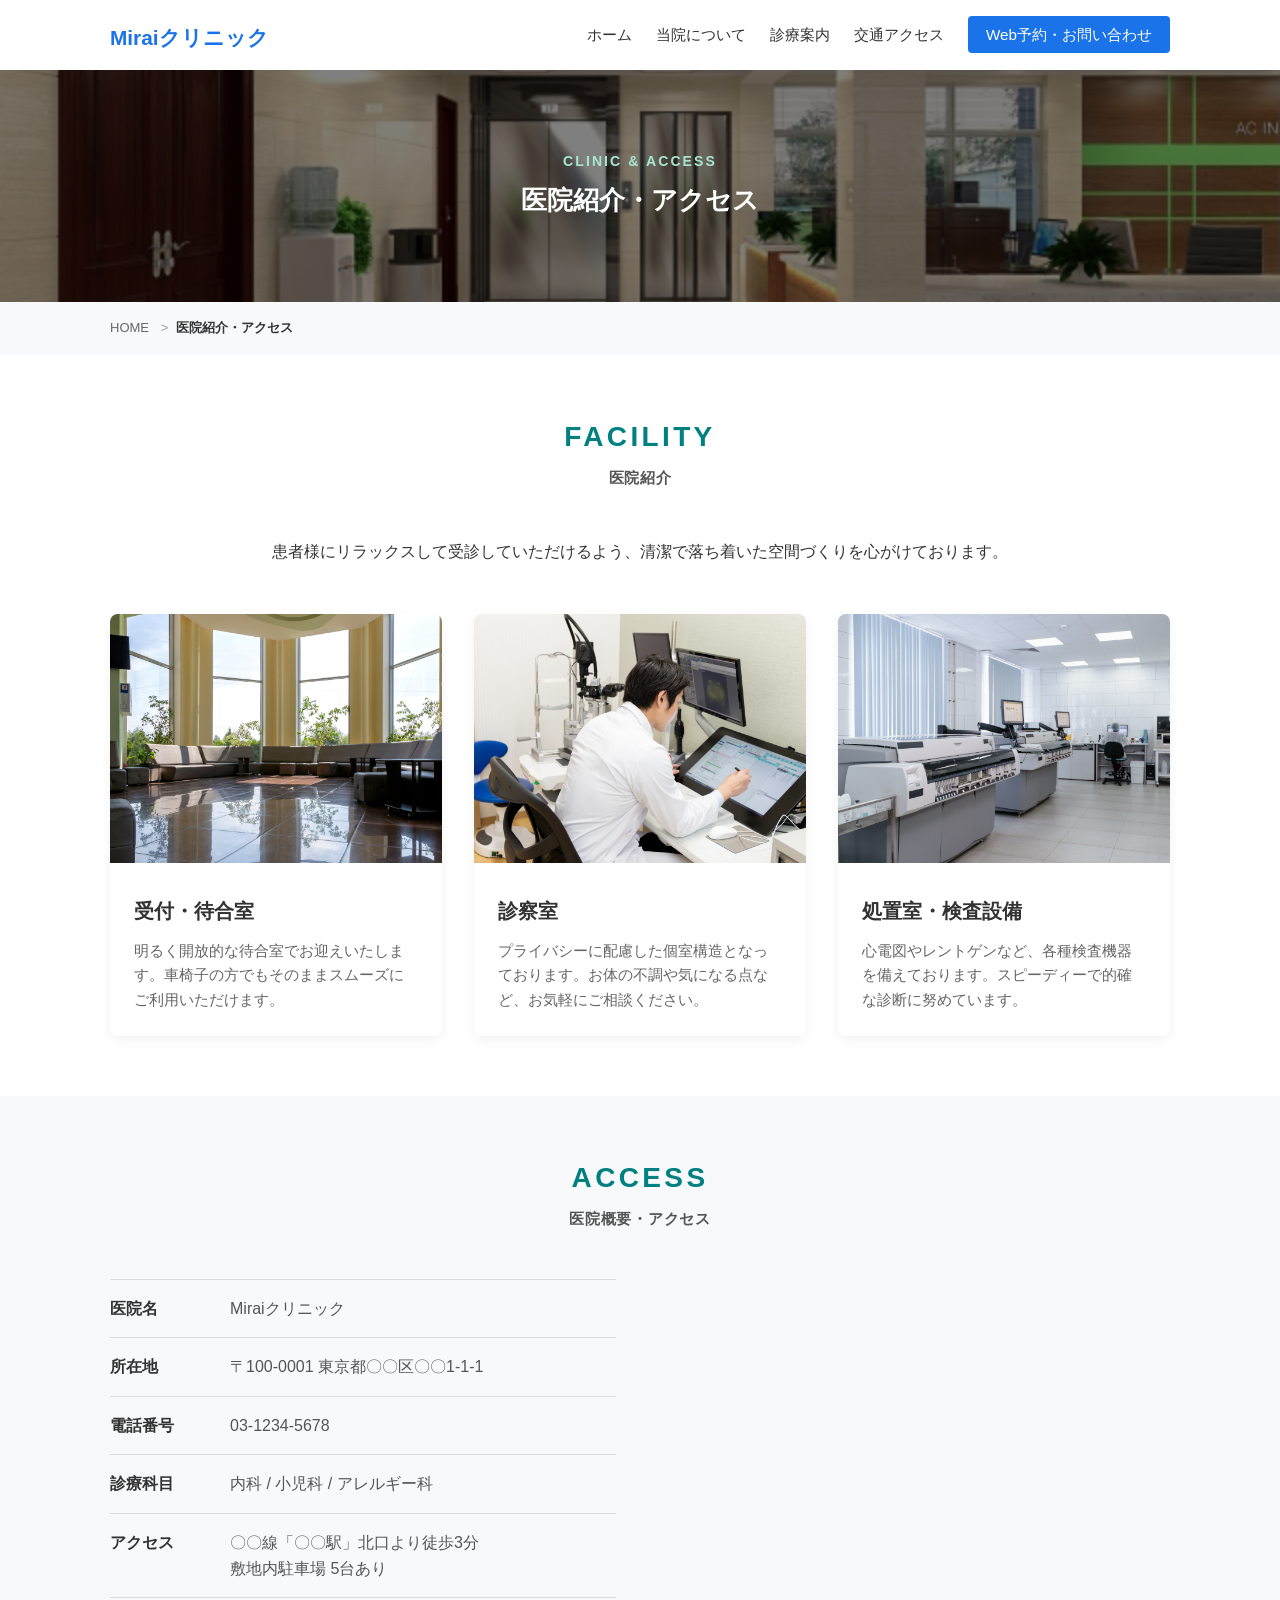
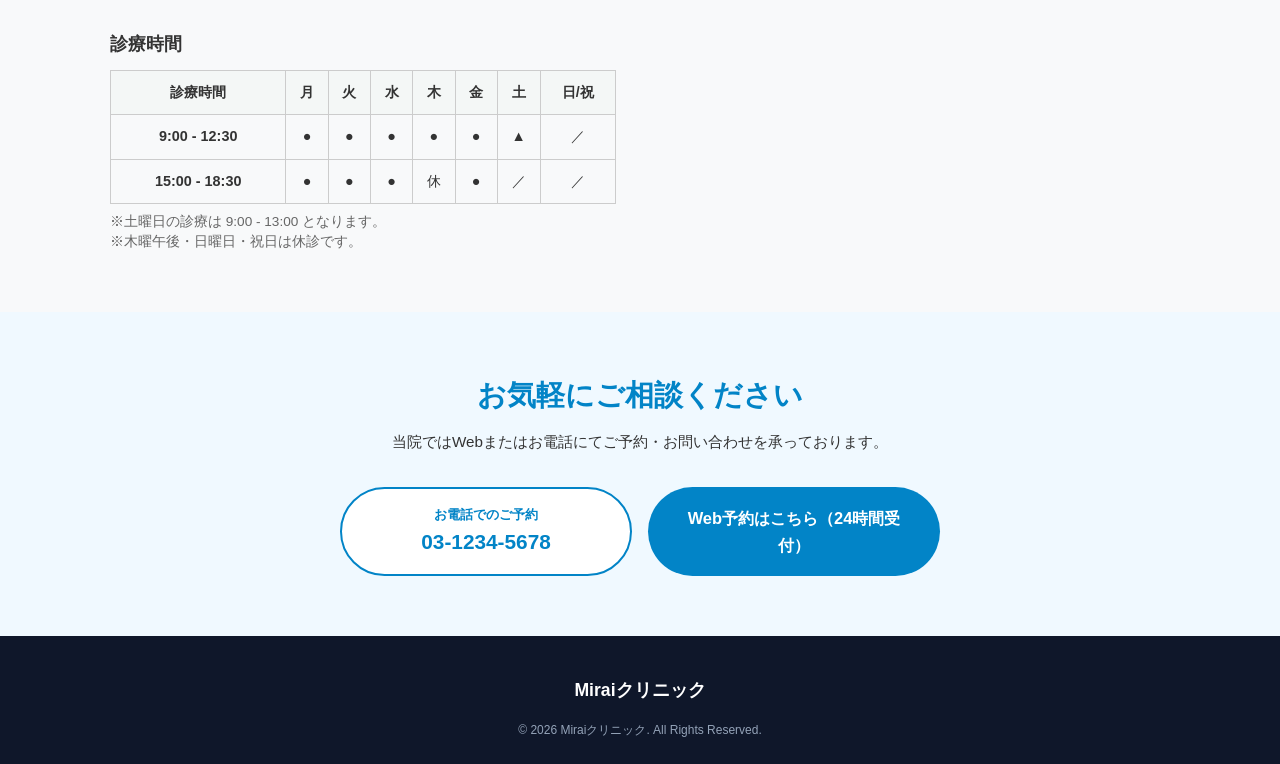
==== commit 7f1d4650: "27th : お問い合わせ | 医院紹介・アクセスページ" ====
--- a/access.html
+++ b/access.html
@@ -291,6 +291,34 @@
             </div>
         </section>
 
+        <!-- =========================================
+            お問い合わせ
+        ========================================== -->
+        <section class="cta section">
+            <div class="cta__inner inner">
+                <h2 class="cta__title">
+                    お気軽にご相談ください
+                </h2>
+                <p class="cta__text">
+                    当院ではWebまたはお電話にてご予約・お問い合わせを承っております。
+                </p>
+            
+                <div class="cta__buttons">
+                    <a href="tel:0312345678" class="cta__btn cta__btn_tel">
+                        <span class="cta__btn_label">
+                            お電話でのご予約
+                        </span>
+                        <span class="cta__btn_num">
+                            03-1234-5678
+                        </span>
+                    </a>
+                    <a href="#" class="cta__btn cta__btn_web">
+                        Web予約はこちら（24時間受付）
+                    </a>
+                </div>
+            </div>
+        </section>
+
     </main>
 
     <!-- =========================================
